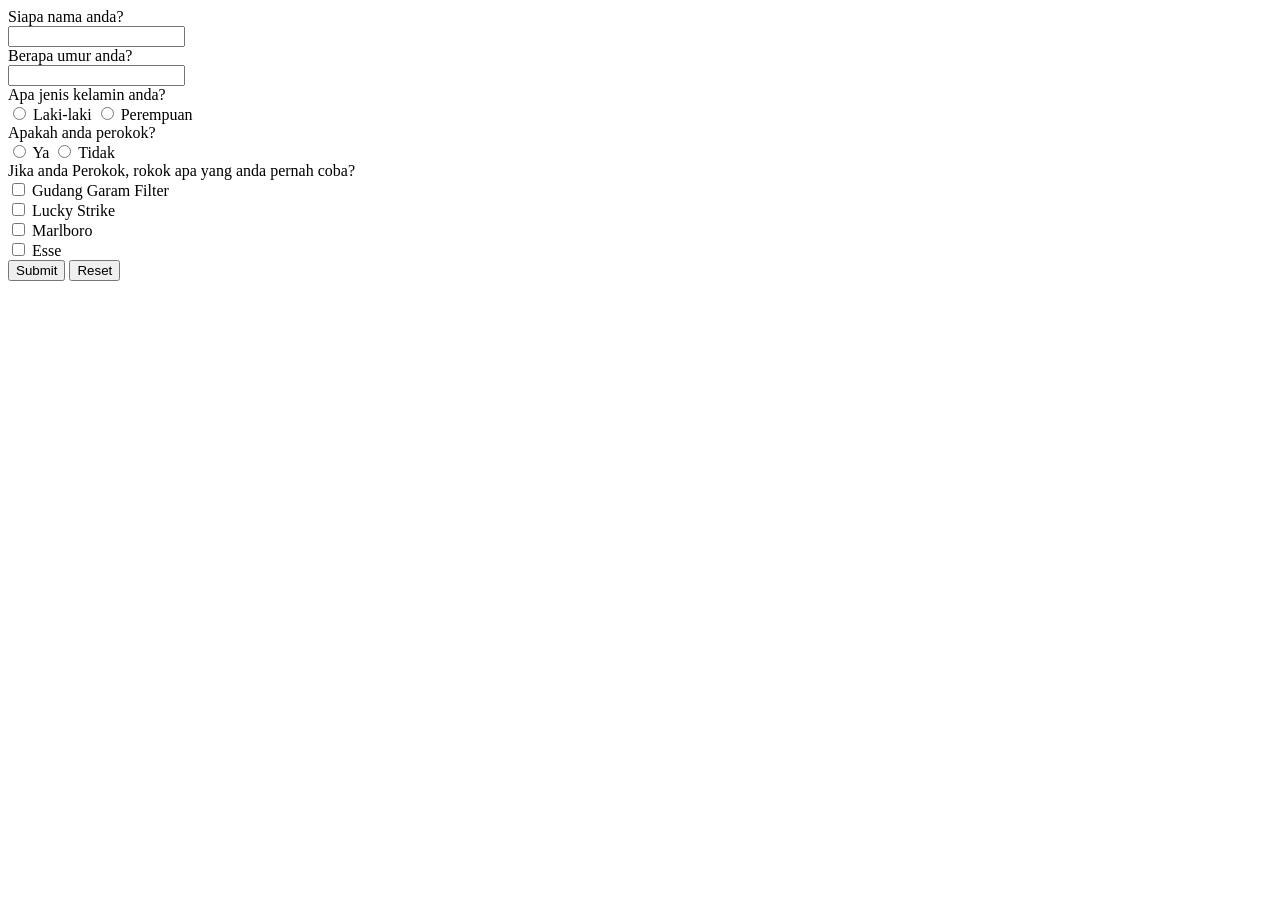
==== index.html @ b0baede0 "feat: making cigarette survey" ====
<!DOCTYPE html>
<html lang="en">
<head>
    <meta charset="UTF-8">
    <meta name="viewport" content="width=device-width, initial-scale=1.0">
    <title>FORM SURVEY PEROKOK</title>
</head>
<body>
    <form name="form-perokok">
        <div class="name">
            <div class="label-nama">
                <label for="nama" name="nama-surveyor">Siapa nama anda?</label>
            </div>
            <div class="input">
                <input id="nama" type="text" name="nama-surveyor">
            </div>
        </div>

        <div class="umur">
            <div class="label-nama">
                <label for="umur" name="umur">Berapa umur anda?</label>
            </div>
            <div class="input">
                <input id="umur" type="text" name="umur" >
            </div>
        </div>

        <div class="gender">
            <div class="label-gender">
                <label for="gender">Apa jenis kelamin anda?</label>
            </div>
            <div class="input">
                <input id="male" type="radio" name="male">
                <label for="male" name="male">Laki-laki</label>
                <input id="female" type="radio" name="female">
                <label for="male" name="female">Perempuan</label>
            </div>
        </div>

        <div class="rokok">
            <div class="label-rokok">
                <label for="tanya-rokok">Apakah anda perokok?</label>
            </div>
            <div class="input">
                <input id="ya" type="radio" name="ya">
                <label for="ya" name="ya">Ya</label>
                <input id="tidak" type="radio" name="no">
                <label for="tidak" name="no">Tidak</label>
            </div>
        </div>

        <div class="jenis-rokok">
            <div class="input">
                <div>
                    <label>Jika anda Perokok, rokok apa yang anda pernah coba?</label>
                </div>
                <div>
                    <input id="filter" type="checkbox" name="garpit">
                    <label for="filter" name="garpit">Gudang Garam Filter</label>
                </div>
                <div>
                    <input id="strike" type="checkbox" name="strike">
                    <label for="filter" name="strike">Lucky Strike</label>
                </div>
                <div>
                    <input id="marlboro" type="checkbox" name="marlboro">
                    <label for="marlboro" name="marlboro">Marlboro</label>
                </div>
                <div>
                    <input id="Esse" type="checkbox" name="esse">
                    <label for="filter" name="esse">Esse</label>
                </div>
            </div>
        </div>

        <input type="submit" value="Submit" name="submit">
        <input type="reset" value="Reset" name="resett">
    </form>
    
</body>
</html>
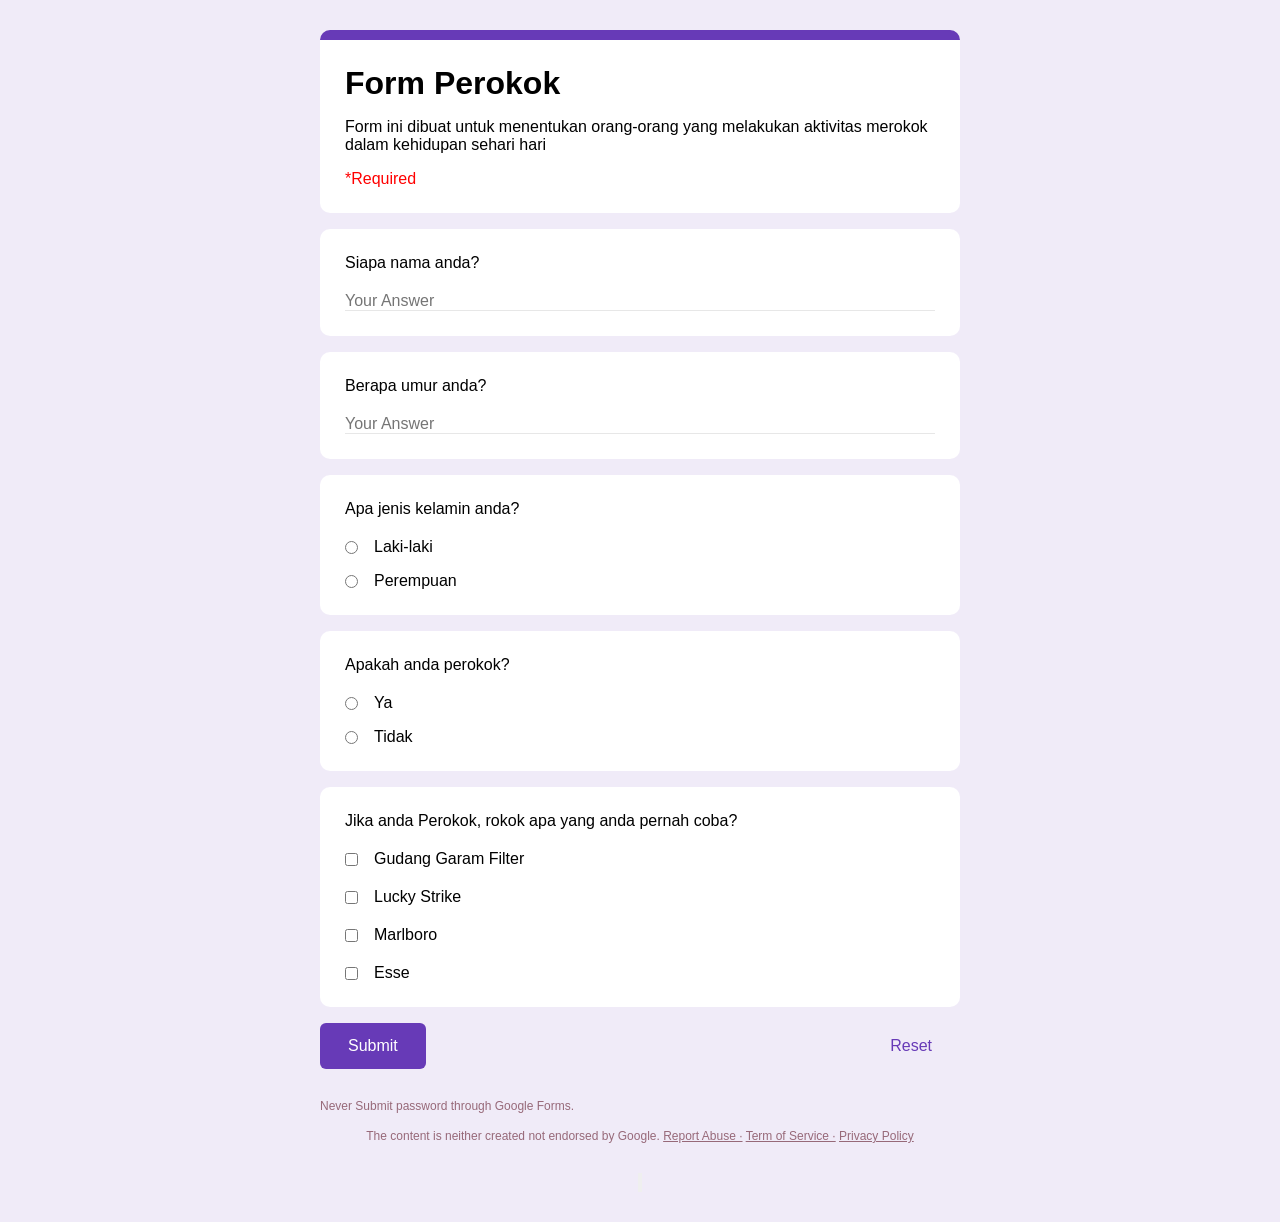
==== commit 1e465a7d: "feat:refactor css and index file to make google form with flexbox" ====
--- a/index.html
+++ b/index.html
@@ -4,78 +4,114 @@
     <meta charset="UTF-8">
     <meta name="viewport" content="width=device-width, initial-scale=1.0">
     <title>FORM SURVEY PEROKOK</title>
+    <link rel="stylesheet" href="style.css">
 </head>
 <body>
     <form name="form-perokok">
-        <div class="name">
+        <div class="header-form">
+            <h1>
+                Form Perokok
+            </h1>
+            <p>
+                Form ini dibuat untuk menentukan orang-orang yang melakukan aktivitas merokok dalam kehidupan sehari hari
+            </p>
+            <p style="color: red;">
+                *Required
+            </p>
+        </div>
+
+        <div class="name-form">
             <div class="label-nama">
                 <label for="nama" name="nama-surveyor">Siapa nama anda?</label>
             </div>
             <div class="input">
-                <input id="nama" type="text" name="nama-surveyor">
+                <input id="nama" type="text" name="nama-surveyor" placeholder="Your Answer">
             </div>
         </div>
 
-        <div class="umur">
+        <div class="umur-form">
             <div class="label-nama">
                 <label for="umur" name="umur">Berapa umur anda?</label>
             </div>
             <div class="input">
-                <input id="umur" type="text" name="umur" >
+                <input id="umur" type="text" name="umur" placeholder="Your Answer" >
             </div>
         </div>
 
-        <div class="gender">
+        <div class="gender-form">
             <div class="label-gender">
                 <label for="gender">Apa jenis kelamin anda?</label>
             </div>
-            <div class="input">
-                <input id="male" type="radio" name="male">
-                <label for="male" name="male">Laki-laki</label>
-                <input id="female" type="radio" name="female">
-                <label for="male" name="female">Perempuan</label>
+            <div class="input-gender">
+                <div class="pilihan">
+                    <input id="male" type="radio" name="male">
+                    <label for="male" name="male">Laki-laki</label>
+                </div>
+                <div class="pilihan">
+                    <input id="female" type="radio" name="female">
+                    <label for="female" name="female">Perempuan</label>
+                </div>
             </div>
         </div>
 
-        <div class="rokok">
+        <div class="rokok-form">
             <div class="label-rokok">
                 <label for="tanya-rokok">Apakah anda perokok?</label>
             </div>
-            <div class="input">
-                <input id="ya" type="radio" name="ya">
-                <label for="ya" name="ya">Ya</label>
-                <input id="tidak" type="radio" name="no">
-                <label for="tidak" name="no">Tidak</label>
+            <div class="input-rokok">
+                <div class="pilihan">
+                    <input id="ya" type="radio" name="ya">
+                    <label for="ya" name="ya">Ya</label>
+                </div>
+                <div class="pilihan">
+                    <input id="tidak" type="radio" name="no">
+                    <label for="tidak" name="no">Tidak</label>
+                </div>
             </div>
         </div>
 
         <div class="jenis-rokok">
-            <div class="input">
                 <div>
                     <label>Jika anda Perokok, rokok apa yang anda pernah coba?</label>
                 </div>
-                <div>
+                <div class="pilihan">
                     <input id="filter" type="checkbox" name="garpit">
                     <label for="filter" name="garpit">Gudang Garam Filter</label>
                 </div>
-                <div>
+                <div class="pilihan">
                     <input id="strike" type="checkbox" name="strike">
-                    <label for="filter" name="strike">Lucky Strike</label>
+                    <label for="strike" name="strike">Lucky Strike</label>
                 </div>
-                <div>
+                <div class="pilihan">
                     <input id="marlboro" type="checkbox" name="marlboro">
                     <label for="marlboro" name="marlboro">Marlboro</label>
                 </div>
-                <div>
-                    <input id="Esse" type="checkbox" name="esse">
-                    <label for="filter" name="esse">Esse</label>
+                <div class="pilihan">
+                    <input id="esse" type="checkbox" name="esse">
+                    <label for="esse" name="esse">Esse</label>
                 </div>
-            </div>
         </div>
 
-        <input type="submit" value="Submit" name="submit">
-        <input type="reset" value="Reset" name="resett">
+        <div class="button">
+            <input type="submit" value="Submit" name="submit">
+            <input type="reset" value="Reset" name="resett">
+        </div>
     </form>
+
+    <footer>
+        <p style="text-align: left;">
+            Never Submit password through Google Forms.
+        </p>
+
+        <p style="text-align: center;  ">
+            The content is neither created not endorsed by Google. <a href="#">Report Abuse &#183;</a> <a href="#">Term of Service &#183;</a> <a href="#">Privacy Policy</a>
+        </p>
+    </footer>
     
+    <a href="#">
+        <button class="write-button">
+            <img src="" alt="">
+        </button>
+    </a>
 </body>
 </html>
--- a/style.css
+++ b/style.css
@@ -0,0 +1,147 @@
+* {
+    margin: 0;
+    padding: 0;
+    box-sizing: border-box;
+}
+
+body {
+    background-color: #F0EBF8;
+    padding: 30px;
+    display: flex;
+    flex-direction: column;
+    gap: 30px;
+    align-items: center;
+    justify-content: flex-start;
+    font-family: Arial, Helvetica, sans-serif;
+}
+
+form {
+    display: flex;
+    gap: 16px;
+    flex-direction: column;
+    justify-content: center;
+    max-width: 640px;
+}
+
+.header-form {
+    background-color: white;
+    padding: 25px;
+    border-radius: 10px;
+    display: flex;
+    flex-direction: column;
+    gap: 16px;
+    border-top: 10px solid #673AB7;
+}
+
+.name-form {
+    display: flex;
+    flex-direction: column;
+    background-color: white;
+    padding: 25px;
+    border-radius: 10px;
+    gap: 20px;
+}
+
+input[type="text"] {
+    border: none;
+    border-bottom: 1px solid #E7E7E7;
+    width: 100%;
+    font-size: 16px;
+}
+
+.umur-form {
+    display: flex;
+    flex-direction: column;
+    padding: 25px;
+    border-radius: 10px;
+    background-color: white;
+    gap: 20px;
+}
+
+.gender-form {
+    display: flex;
+    flex-direction: column;
+    padding: 25px;
+    border-radius: 10px;
+    background-color: white;
+    gap: 20px;
+}
+
+.input-gender {
+    display: flex;
+    flex-direction: column;
+    justify-content: flex-start;
+    gap: 16px;
+}
+
+.pilihan {
+    display: flex;
+    flex-direction: row;
+    align-items: center;
+    gap: 16px;
+}
+
+.rokok-form {
+    display: flex;
+    flex-direction: column;
+    padding: 25px;
+    border-radius: 10px;
+    background-color: white;
+    gap: 20px;
+}
+
+.input-rokok {
+    display: flex;
+    flex-direction: column;
+    justify-content: flex-start;
+    gap: 16px;
+}
+
+.jenis-rokok {
+    display: flex;
+    flex-direction: column;
+    padding: 25px;
+    border-radius: 10px;
+    background-color: white;
+    gap: 20px;
+}
+
+.button {
+    display: flex;
+    gap: 16px;
+    justify-content: space-between;
+}
+
+input[type="submit"] {
+    background-color: #673AB7;
+    border: none;
+    color: white;
+    font-weight: 500;
+    border-radius: 6px;
+    padding: 14px 28px;
+    font-size: 16px;
+}
+
+input[type="reset"] {
+    background-color: transparent;
+        border: none;
+        color: #673AB7;
+        font-weight: 500;
+        border-radius: 6px;
+        padding: 14px 28px;
+        font-size: 16px;
+}
+
+footer {
+    color: #976979;
+    font-size: 12px;
+    display: flex;
+    flex-direction: column;
+    gap: 16px;
+    max-width: 640px;
+    width: 100%;
+}
+
+a {
+    color: #976979;
+}
